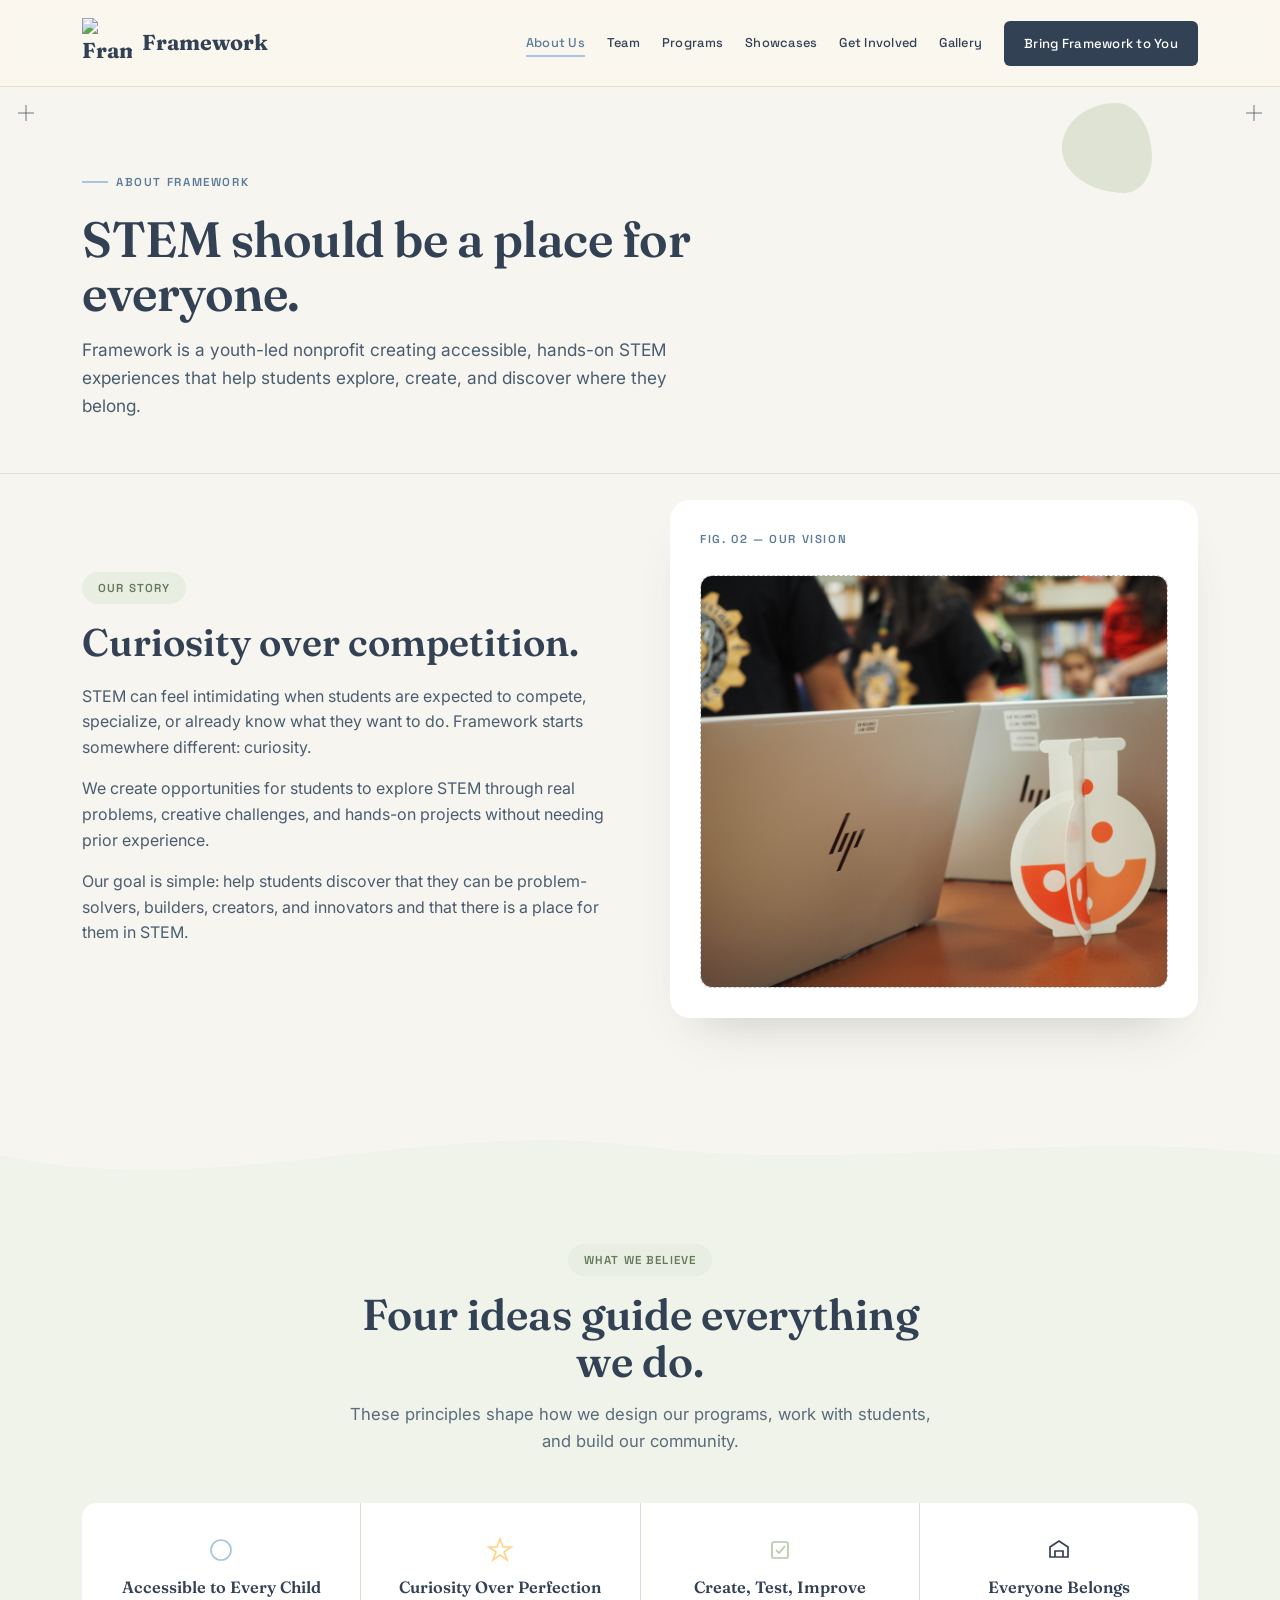
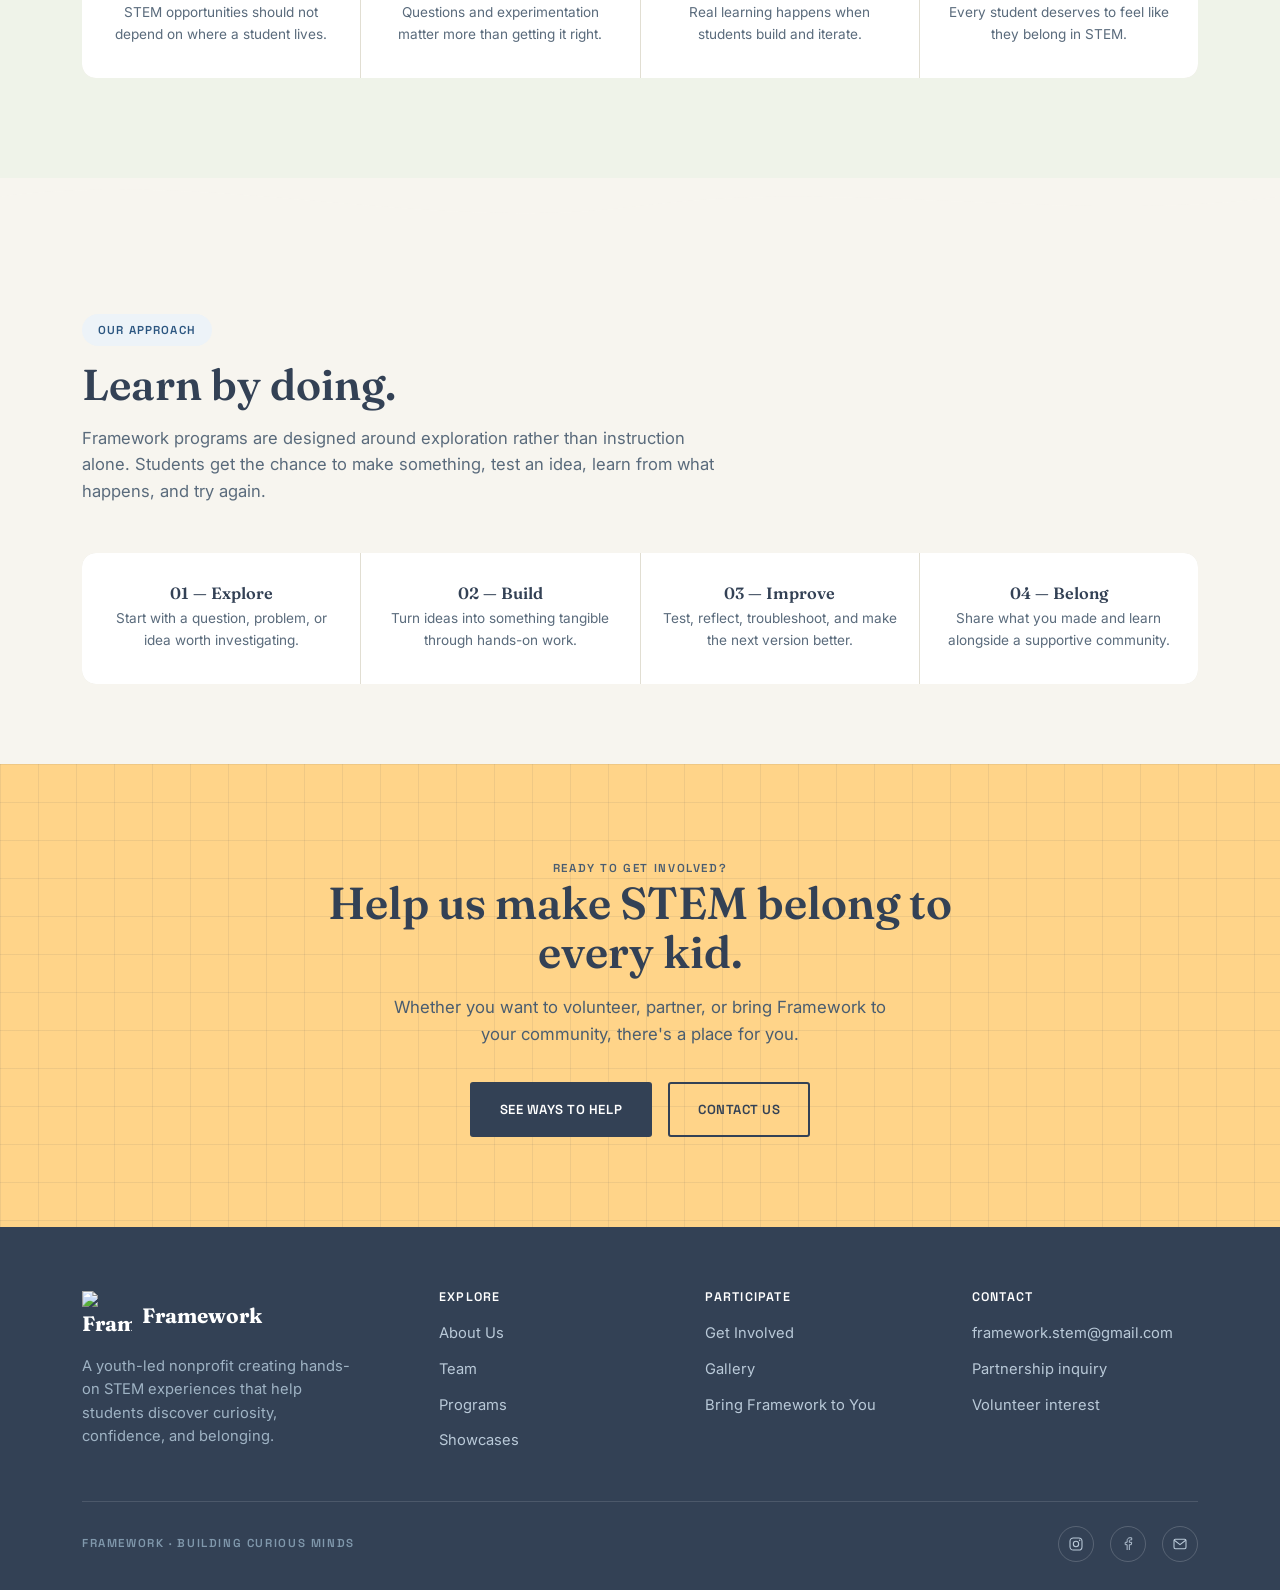
==== about.html @ 928066a2 "Add files via upload" ====
<!DOCTYPE html>
<html lang="en">
<head>
<meta charset="UTF-8">
<meta name="viewport" content="width=device-width, initial-scale=1.0">
<title>About Us — Framework</title>
<link rel="preconnect" href="https://fonts.googleapis.com">
<link rel="preconnect" href="https://fonts.gstatic.com" crossorigin>
<link href="https://fonts.googleapis.com/css2?family=Fraunces:ital,opsz,wght@0,9..144,300;0,9..144,500;0,9..144,600;0,9..144,700;0,9..144,900;1,9..144,500;1,9..144,600&family=Space+Grotesk:wght@400;500;600;700&family=Inter:wght@400;500;600&display=swap" rel="stylesheet">
<link rel="stylesheet" href="style.css">
</head>

<body>

<header>
  <nav>
    <a href="index.html" class="logo">
      <img src="images/logo.png" alt="Framework logo" style="width:50px;height:50px;object-fit:contain;">
      Framework
    </a>

    <div class="nav-links" id="navLinks">
      <a href="about.html" class="active">About Us</a>
      <a href="team.html">Team</a>
      <a href="programs.html">Programs</a>
      <a href="showcases.html">Showcases</a>
      <a href="involved.html">Get Involved</a>
      <a href="gallery.html">Gallery</a>
      <a href="contact.html" class="nav-cta">Bring Framework to You</a>
    </div>

    <button class="menu-btn" id="menuBtn" aria-label="Toggle menu">
      <span></span>
      <span></span>
      <span></span>
    </button>
  </nav>
</header>


<!-- PAGE HEADER -->

<section class="page-header">

  <div
    class="blob b-sage"
    style="width:90px;height:90px;top:16px;right:10%;"
  ></div>

  <div class="reg-marks">
    <span class="tl"></span>
    <span class="tr"></span>
  </div>

  <div class="container">

    <div class="eyebrow label">
      About Framework
    </div>

    <h1>
      STEM should be a place for everyone.
    </h1>

    <p>
      Framework is a youth-led nonprofit creating accessible,
      hands-on STEM experiences that help students explore,
      create, and discover where they belong.
    </p>

  </div>

</section>


<!-- OUR STORY -->

<section style="padding-top:26px;">

  <div class="container">

    <div class="split-section reveal">

      <div>

        <span class="pill pill-sage">
          Our story
        </span>

        <h2 style="font-size:clamp(1.9rem,3vw,2.4rem);margin:18px 0 20px;">
          Curiosity over competition.
        </h2>

        <p style="color:#4A5D70;margin-bottom:16px;">
          STEM can feel intimidating when students are expected to
          compete, specialize, or already know what they want to do.
          Framework starts somewhere different: curiosity.
        </p>

        <p style="color:#4A5D70;margin-bottom:16px;">
          We create opportunities for students to explore STEM through
          real problems, creative challenges, and hands-on projects
          without needing prior experience.
        </p>

        <p style="color:#4A5D70;">
          Our goal is simple: help students discover that they can
          be problem-solvers, builders, creators, and innovators
          and that there is a place for them in STEM.
        </p>

      </div>


      <div class="split-visual">

        <span
          class="fig-label label"
          style="position:static;display:block;margin-bottom:18px;color:var(--ink-2);"
        >
          Fig. 02 &mdash; Our Vision
        </span>

        <img src="2.JPG" alt="Student Build" style="width:100%;aspect-ratio:340/300;margin-top:26px;object-fit:cover;border-radius:12px;border:1.5px dashed #B9C4CE;">
      
    </div>

    </div>

  </div>

</section>


<div class="wave-divider">

  <svg viewBox="0 0 1440 60" preserveAspectRatio="none">

    <path
      d="M0,40 C240,90 480,0 720,30 C960,60 1200,10 1440,40 L1440,60 L0,60 Z"
      fill="#EFF3E9"
    />

  </svg>

</div>


<!-- WHY FRAMEWORK -->

<section style="background:#EFF3E9;padding-top:70px;">

  <div class="container">

    <div
      class="section-head reveal"
      style="text-align:center;margin:0 auto 48px;max-width:600px;"
    >

      <span class="pill pill-sage">
        What we believe
      </span>

      <h2 style="margin-top:16px;">
        Four ideas guide everything we do.
      </h2>

      <p>
        These principles shape how we design our programs,
        work with students, and build our community.
      </p>

    </div>


    <div class="highlight-strip reveal">

      <div class="highlight-tile">

        <div class="hs-icon">

          <svg width="30" height="30" viewBox="0 0 30 30" fill="none">

            <circle
              cx="15"
              cy="15"
              r="10"
              stroke="#A7C5E0"
              stroke-width="1.7"
            />

          </svg>

        </div>

        <h4>Accessible to Every Child</h4>

        <p>
          STEM opportunities should not depend on where a student lives.
        </p>

      </div>


      <div class="highlight-tile">

        <div class="hs-icon">

          <svg width="30" height="30" viewBox="0 0 30 30" fill="none">

            <path
              d="M15 4 L18 12 L26 12 L19 17 L22 25 L15 20 L8 25 L11 17 L4 12 L12 12 Z"
              stroke="#FFD489"
              stroke-width="1.7"
            />

          </svg>

        </div>

        <h4>Curiosity Over Perfection</h4>

        <p>
          Questions and experimentation matter more than getting it right.
        </p>

      </div>


      <div class="highlight-tile">

        <div class="hs-icon">

          <svg width="30" height="30" viewBox="0 0 30 30" fill="none">

            <rect
              x="7"
              y="7"
              width="16"
              height="16"
              rx="2"
              stroke="#B7C9A7"
              stroke-width="1.7"
            />

            <path
              d="M11 15 L14 18 L20 11"
              stroke="#B7C9A7"
              stroke-width="1.7"
              fill="none"
            />

          </svg>

        </div>

        <h4>Create, Test, Improve</h4>

        <p>
          Real learning happens when students build and iterate.
        </p>

      </div>


      <div class="highlight-tile">

        <div class="hs-icon">

          <svg width="30" height="30" viewBox="0 0 30 30" fill="none">

            <path
              d="M6 22 L6 12 L15 6 L24 12 L24 22 Z"
              stroke="#334155"
              stroke-width="1.7"
            />

            <path
              d="M11 22 L11 16 L19 16 L19 22"
              stroke="#334155"
              stroke-width="1.7"
            />

          </svg>

        </div>

        <h4>Everyone Belongs</h4>

        <p>
          Every student deserves to feel like they belong in STEM.
        </p>

      </div>

    </div>

  </div>

</section>


<div class="wave-divider">

  <svg viewBox="0 0 1440 60" preserveAspectRatio="none">

    <path
      d="M0,20 C240,-10 480,60 720,30 C960,0 1200,50 1440,20 L1440,0 L0,0 Z"
      fill="#F7F5EF"
    />

  </svg>

</div>


<!-- OUR APPROACH -->

<section style="padding:80px 0;">

  <div class="container">

    <div
      class="section-head reveal"
      style="max-width:650px;margin-bottom:48px;"
    >

      <span class="pill pill-sky">
        Our approach
      </span>

      <h2 style="margin-top:16px;">
        Learn by doing.
      </h2>

      <p>
        Framework programs are designed around exploration rather than
        instruction alone. Students get the chance to make something,
        test an idea, learn from what happens, and try again.
      </p>

    </div>


    <div class="highlight-strip reveal">

      <div class="highlight-tile">

        <h4>01 &mdash; Explore</h4>

        <p>
          Start with a question, problem, or idea worth investigating.
        </p>

      </div>


      <div class="highlight-tile">

        <h4>02 &mdash; Build</h4>

        <p>
          Turn ideas into something tangible through hands-on work.
        </p>

      </div>


      <div class="highlight-tile">

        <h4>03 &mdash; Improve</h4>

        <p>
          Test, reflect, troubleshoot, and make the next version better.
        </p>

      </div>


      <div class="highlight-tile">

        <h4>04 &mdash; Belong</h4>

        <p>
          Share what you made and learn alongside a supportive community.
        </p>

      </div>

    </div>

  </div>

</section>


<!-- CTA -->

<section class="cta-band">

  <div class="container">

    <span class="label" style="color:#4A5D70;">
      Ready to get involved?
    </span>

    <h2>
      Help us make STEM belong to every kid.
    </h2>

    <p>
      Whether you want to volunteer, partner, or bring Framework to
      your community, there's a place for you.
    </p>

    <div
      class="hero-ctas"
      style="justify-content:center;"
    >

      <a href="involved.html" class="btn btn-primary">
        See Ways to Help
      </a>

      <a href="contact.html" class="btn btn-outline">
        Contact Us
      </a>

    </div>

  </div>

</section>


<!-- FOOTER -->

<footer>

  <div class="container">

    <div class="footer-grid">

      <div>

        <div class="footer-logo">

          <img
            src="images/logo.png"
            alt="Framework logo"
            style="width:50px;height:50px;object-fit:contain;"
          >

          Framework

        </div>

        <p class="tagline">
          A youth-led nonprofit creating hands-on STEM experiences
          that help students discover curiosity, confidence,
          and belonging.
        </p>

      </div>


      <div class="col">

        <h4>Explore</h4>

        <ul>

          <li><a href="about.html">About Us</a></li>
          <li><a href="team.html">Team</a></li>
          <li><a href="programs.html">Programs</a></li>
          <li><a href="showcases.html">Showcases</a></li>

        </ul>

      </div>


      <div class="col">

        <h4>Participate</h4>

        <ul>

          <li><a href="involved.html">Get Involved</a></li>
          <li><a href="gallery.html">Gallery</a></li>
          <li><a href="contact.html">Bring Framework to You</a></li>

        </ul>

      </div>


      <div class="col">

        <h4>Contact</h4>

        <ul>

          <li>
            <a href="mailto:framework.stem@gmail.com">
              framework.stem@gmail.com
            </a>
          </li>

          <li>
            <a href="contact.html">
              Partnership inquiry
            </a>
          </li>

          <li>
            <a href="https://forms.gle/vsZQ5yKKpxMuAUAr8">
              Volunteer interest
            </a>
          </li>

        </ul>

      </div>

    </div>


    <div class="footer-bottom">

      <span class="label">
        Framework &middot; Building Curious Minds
      </span>

      <div class="socials">

        <a href="#" aria-label="Instagram">
          <svg width="16" height="16" viewBox="0 0 24 24" fill="none">
            <rect x="3" y="3" width="18" height="18" rx="5"
              stroke="#B9C9D8" stroke-width="1.6"/>
            <circle cx="12" cy="12" r="4"
              stroke="#B9C9D8" stroke-width="1.6"/>
            <circle cx="17.5" cy="6.5" r="1.2"
              fill="#B9C9D8"/>
          </svg>
        </a>

        <a href="#" aria-label="Facebook">
          <svg width="16" height="16" viewBox="0 0 24 24" fill="none">
            <path
              d="M14 21 L14 13 L17 13 L17.5 9.5 L14 9.5 L14 7.5 C14 6.5 14.3 5.8 15.8 5.8 L17.6 5.8 L17.6 2.7 C17.3 2.7 16.2 2.6 15 2.6 C12.4 2.6 10.7 4.2 10.7 7.1 L10.7 9.5 L7.8 9.5 L7.8 13 L10.7 13 L10.7 21"
              stroke="#B9C9D8"
              stroke-width="1.4"
            />
          </svg>
        </a>

        <a href="#" aria-label="Email">
          <svg width="16" height="16" viewBox="0 0 24 24" fill="none">
            <rect
              x="3"
              y="5"
              width="18"
              height="14"
              rx="2"
              stroke="#B9C9D8"
              stroke-width="1.6"
            />
            <path
              d="M3 6 L12 13 L21 6"
              stroke="#B9C9D8"
              stroke-width="1.6"
            />
          </svg>
        </a>

      </div>

    </div>

  </div>

</footer>


<script src="script.js"></script>

</body>
</html>
---- style.css ----
:root{
    --ink:#334155;
    --ink-2:#5C7A99;
    --sky:#A7C5E0;
    --sky-light:#EDF3F8;
    --kraft:#B7C9A7;
    --kraft-dark:#64785A;
    --kraft-line:#6C8058;
    --sun:#FFD489;
    --sun-dark:#D9A94F;
    --paper:#F7F5EF;
    --paper-2:#EFE9DA;
    --paper-3:#E6DFC9;
    --line:#E1DED2;
    --white:#FFFFFF;
    --border:#E1DED2;
    --surface:#FFFFFF;
    --text-light:#5A6B7C;
    --ease:cubic-bezier(.22,1,.36,1);
  }

  *{margin:0;padding:0;box-sizing:border-box;}

  html{scroll-behavior:smooth;}
  [id]{scroll-margin-top:100px;}

  body{
    background:var(--paper);
    color:var(--ink);
    font-family:'Inter',sans-serif;
    line-height:1.6;
    overflow-x:hidden;
  }

  h1,h2,h3,h4{
    font-family:'Fraunces',serif;
    font-weight:600;
    line-height:1.08;
    color:var(--ink);
  }

  .label{
    font-family:'Space Grotesk',sans-serif;
    font-weight:600;
    letter-spacing:.14em;
    text-transform:uppercase;
    font-size:.72rem;
  }

  a{color:inherit;text-decoration:none;}
  img{max-width:100%;display:block;}
  button{font:inherit;cursor:pointer;}

  /* ---------- Blueprint grid background ---------- */
  .blueprint-bg{
    position:absolute;inset:0;
    background-image:
      linear-gradient(var(--line) 1px, transparent 1px),
      linear-gradient(90deg, var(--line) 1px, transparent 1px);
    background-size:42px 42px;
    opacity:.55;
    mask-image:radial-gradient(ellipse 80% 70% at 50% 20%, black 40%, transparent 90%);
  }

  /* Registration corner marks — recurring signature detail */
  .reg-marks{position:absolute;inset:0;pointer-events:none;}
  .reg-marks span{
    position:absolute;width:16px;height:16px;
  }
  .reg-marks span::before,.reg-marks span::after{
    content:"";position:absolute;background:var(--ink);opacity:.35;
  }
  .reg-marks span::before{width:16px;height:1.5px;top:7px;left:0;}
  .reg-marks span::after{width:1.5px;height:16px;left:7px;top:0;}
  .reg-marks .tl{top:18px;left:18px;}
  .reg-marks .tr{top:18px;right:18px;}
  .reg-marks .bl{bottom:18px;left:18px;}
  .reg-marks .br{bottom:18px;right:18px;}

  .container{max-width:1180px;margin:0 auto;padding:0 32px;}

  /* ---------- Nav ---------- */
  header{
    position:sticky;top:0;z-index:100;
    background:rgba(251,247,239,.88);
    backdrop-filter:blur(10px);
    border-bottom:1px solid var(--line);
  }
  nav{
    display:flex;align-items:center;justify-content:space-between;
    max-width:1180px;margin:0 auto;padding:18px 32px;
  }
  .logo{
    display:flex;align-items:center;gap:10px;
    font-family:'Fraunces',serif;font-weight:700;font-size:1.35rem;color:var(--ink);
  }
  .logo svg{flex-shrink:0;}
  .nav-links{display:flex;gap:22px;align-items:center;}
  .nav-links a{
    font-family:'Space Grotesk',sans-serif;font-weight:500;font-size:.8rem;
    letter-spacing:.02em;color:var(--ink);position:relative;padding:4px 0;white-space:nowrap;
  }
  .nav-links a::after{
    content:"";position:absolute;left:0;bottom:0;width:0;height:2px;background:var(--sky);
    transition:width .3s var(--ease);
  }
  .nav-links a:hover::after{width:100%;}
  .nav-links a.nav-cta{
    background:var(--ink);color:var(--white)!important;padding:12px 20px;border-radius:6px;
    font-size:.82rem!important;
  }
  .nav-links a.nav-cta::after{display:none;}
  .nav-links a.nav-cta:hover{background:var(--ink-2);}
  .menu-btn{display:none;background:none;border:none;flex-direction:column;gap:5px;}
  .menu-btn span{width:24px;height:2px;background:var(--ink);}

  .nav-links a.active{color:var(--ink-2);}
  .nav-links a.active::after{width:100%;}

  /* ---------- Interior page header band ---------- */
  .page-header{
    position:relative;padding:78px 0 54px;overflow:hidden;
    border-bottom:1px solid var(--line);
  }
  .page-header h1{
    font-size:clamp(2.2rem,4vw,3.1rem);margin-bottom:16px;letter-spacing:-.01em;max-width:680px;
  }
  .page-header p{
    color:#4A5D70;font-size:1.08rem;max-width:600px;
  }

  /* ---------- Buttons ---------- */
  .btn{
    display:inline-flex;align-items:center;gap:8px;
    font-family:'Space Grotesk',sans-serif;font-weight:600;font-size:.82rem;
    letter-spacing:.04em;text-transform:uppercase;padding:15px 28px;border-radius:3px;
    transition:transform .25s var(--ease), box-shadow .25s var(--ease), background .25s;
    border:2px solid transparent;
  }
  .btn-primary{background:var(--ink);color:var(--white);}
  .btn-primary:hover{background:var(--ink-2);transform:translateY(-2px);box-shadow:0 10px 24px -8px rgba(30,58,95,.5);}
  .btn-outline{border-color:var(--kraft);color:var(--kraft-dark);background:transparent;}
  .btn-outline:hover{background:var(--kraft);color:var(--white);transform:translateY(-2px);}

  /* ---------- Hero ---------- */
  .hero{
    position:relative;padding:88px 0 60px;overflow:hidden;
  }
  .hero-inner{
    max-width:1180px;margin:0 auto;padding:0 32px;
    display:grid;grid-template-columns:1.05fr .95fr;gap:56px;align-items:center;
    position:relative;z-index:2;
  }
  .eyebrow{
    display:inline-flex;align-items:center;gap:8px;color:var(--ink-2);margin-bottom:22px;
  }
  .eyebrow::before{content:"";width:26px;height:2px;background:var(--sky);}
  .hero h1{
    font-size:clamp(2.6rem, 5vw, 4.1rem);
    letter-spacing:-.01em;
    margin-bottom:22px;
  }
  .hero h1 em{
    font-style:italic;color:var(--ink-2);
    text-decoration:underline;text-decoration-color:var(--sky);text-decoration-thickness:3px;
    text-underline-offset:6px;
  }
  .hero p.lede{
    font-size:1.12rem;color:#4A5D70;max-width:520px;margin-bottom:34px;
  }
  .hero-ctas{display:flex;gap:16px;flex-wrap:wrap;}

  .hero-visual{position:relative;}
  .blueprint-card{
    background:var(--white);
    border:1px solid var(--line);
    border-radius:6px;
    padding:28px 24px 22px;
    box-shadow:0 30px 60px -24px rgba(30,58,95,.25);
    position:relative;
  }
  .blueprint-card .fig-label{
    position:absolute;top:14px;left:24px;color:var(--ink-2);
  }
  .draw-path{
    stroke-dasharray:1400;stroke-dashoffset:1400;
    animation:draw 2.6s var(--ease) forwards;
  }
  .draw-path.d2{animation-delay:.3s;}
  .draw-path.d3{animation-delay:.6s;}
  @keyframes draw{to{stroke-dashoffset:0;}}
  @media (prefers-reduced-motion: reduce){
    .draw-path{animation:none;stroke-dashoffset:0;}
  }
  .callout{
    position:absolute;font-family:'Space Grotesk',sans-serif;font-size:.68rem;
    letter-spacing:.05em;color:var(--kraft-dark);background:var(--paper-2);
    border:1px dashed var(--kraft);padding:4px 8px;border-radius:2px;
  }
  .callout-1{top:44%;left:-14px;transform:rotate(-3deg);}
  .callout-2{bottom:8%;right:-10px;transform:rotate(2deg);}

  /* ---------- Section shell ---------- */
  section{position:relative;padding:100px 0;}
  .section-head{max-width:640px;margin-bottom:56px;}
  .section-head .label{color:var(--kraft-dark);margin-bottom:14px;display:block;}
  .section-head h2{font-size:clamp(2rem,3.4vw,2.7rem);}
  .section-head p{color:#5A6B7C;margin-top:16px;font-size:1.04rem;}

  .reveal{opacity:0;transform:translateY(28px);transition:opacity .8s var(--ease), transform .8s var(--ease);}
  .reveal.is-visible{opacity:1;transform:translateY(0);}

  /* ---------- Mission ---------- */
  .mission{background:var(--paper);}
  .mission-grid{display:grid;grid-template-columns:1fr 1fr;gap:64px;align-items:start;}
  .mission-grid p{color:#4A5D70;margin-bottom:18px;font-size:1.03rem;}
  .belief-list{list-style:none;display:flex;flex-direction:column;gap:14px;}
  .belief-list li{
    display:flex;gap:14px;align-items:flex-start;font-size:1rem;color:var(--ink);
    padding-bottom:14px;border-bottom:1px solid var(--line);
  }
  .belief-list li:last-child{border-bottom:none;}
  .belief-list .mark{
    flex-shrink:0;width:22px;height:22px;border-radius:50%;background:var(--sky-light);
    display:flex;align-items:center;justify-content:center;margin-top:2px;
  }
  .belief-list .mark::before{content:"";width:7px;height:7px;border-radius:50%;background:var(--sky);}

  /* ---------- Programs ---------- */
  .programs{background:var(--paper-2);}
  .programs .blueprint-bg{opacity:.3;}
  .program-grid{
    display:grid;grid-template-columns:repeat(3,1fr);gap:28px;position:relative;z-index:2;
  }
  .kit-card{
    background:var(--paper);border:2px dashed var(--kraft);border-radius:4px;
    padding:30px 26px 26px;position:relative;transition:transform .3s var(--ease), box-shadow .3s var(--ease);
  }
  .kit-card:hover{transform:translateY(-6px) rotate(0deg)!important;box-shadow:0 22px 40px -18px rgba(107,68,41,.35);}
  .kit-card:nth-child(2n){transform:rotate(.6deg);}
  .kit-card:nth-child(3n){transform:rotate(-.5deg);}
  .kit-card::before{
    content:"";position:absolute;top:-11px;left:26px;width:46px;height:20px;
    background:var(--kraft);border-radius:2px;
    clip-path:polygon(8% 0,92% 0,100% 100%,0% 100%);
  }
  .kit-tag{
    font-family:'Space Grotesk',sans-serif;font-size:.66rem;letter-spacing:.1em;
    text-transform:uppercase;color:var(--white);background:var(--kraft-dark);
    padding:4px 9px;border-radius:2px;display:inline-block;margin-bottom:16px;
  }
  .kit-icon{margin-bottom:14px;}
  .kit-card h3{font-size:1.28rem;margin-bottom:10px;}
  .kit-card p{color:#5A6B7C;font-size:.95rem;}

  /* ---------- Showcase band ---------- */
  .showcase{
    background:var(--ink);color:var(--white);overflow:hidden;
  }
  .showcase .container{position:relative;z-index:2;}
  .showcase-grid{display:grid;grid-template-columns:1fr 1fr;gap:60px;align-items:center;}
  .showcase h2{color:var(--white);font-size:clamp(1.9rem,3.2vw,2.5rem);margin-bottom:20px;}
  .showcase p{color:#C4D5E5;font-size:1.05rem;margin-bottom:18px;max-width:480px;}
  .showcase-quote{
    font-family:'Fraunces',serif;font-style:italic;font-weight:500;font-size:1.4rem;
    color:var(--white);border-left:3px solid var(--sky);padding-left:20px;margin-top:28px;
  }
  .showcase-grid-icons{
    display:grid;grid-template-columns:repeat(3,1fr);gap:18px;
  }
  .icon-tile{
    aspect-ratio:1;background:rgba(255,255,255,.06);border:1px solid rgba(255,255,255,.14);
    border-radius:6px;display:flex;align-items:center;justify-content:center;
  }

  /* ---------- Get involved ---------- */
  .involved{background:var(--paper);}
  .involved-grid{display:grid;grid-template-columns:repeat(3,1fr);gap:28px;}
  .involve-card{
    background:var(--white);border:1px solid var(--line);border-radius:6px;padding:34px 28px;
    transition:transform .3s var(--ease), box-shadow .3s var(--ease), border-color .3s;
  }
  .involve-card:hover{transform:translateY(-5px);box-shadow:0 20px 40px -20px rgba(30,58,95,.3);border-color:var(--sky);}
  .involve-icon{
    width:52px;height:52px;border-radius:50%;background:var(--sky-light);
    display:flex;align-items:center;justify-content:center;margin-bottom:20px;
  }
  .involve-card h3{font-size:1.2rem;margin-bottom:10px;}
  .involve-card p{color:#5A6B7C;font-size:.95rem;margin-bottom:16px;}
  .involve-card a{
    font-family:'Space Grotesk',sans-serif;font-weight:600;font-size:.82rem;color:var(--ink-2);
    display:inline-flex;align-items:center;gap:6px;
  }
  .involve-card a svg{transition:transform .25s var(--ease);}
  .involve-card a:hover svg{transform:translateX(4px);}

  /* ---------- CTA band ---------- */
  .cta-band{
    background:var(--sun);color:var(--ink);text-align:center;padding:90px 0;
    position:relative;overflow:hidden;
  }
  .cta-band::before{
    content:"";position:absolute;inset:0;
    background-image:linear-gradient(rgba(51,65,85,.08) 1px, transparent 1px),linear-gradient(90deg, rgba(51,65,85,.08) 1px, transparent 1px);
    background-size:38px 38px;
  }
  .cta-band .container{position:relative;z-index:2;}
  .cta-band h2{color:var(--ink);font-size:clamp(2rem,3.6vw,2.8rem);max-width:640px;margin:0 auto 18px;}
  .cta-band p{color:#4A5D70;max-width:520px;margin:0 auto 34px;font-size:1.05rem;}
  .cta-band .btn-primary{background:var(--ink);color:var(--white);}
  .cta-band .btn-primary:hover{background:var(--ink-2);}
  .cta-band .btn-outline{border-color:var(--ink);color:var(--ink);}
  .cta-band .btn-outline:hover{background:rgba(51,65,85,.1);}


  /* ---------- Footer ---------- */
  footer{background:var(--ink);color:#B9C9D8;padding:64px 0 28px;}
  .footer-grid{
    display:grid;grid-template-columns:1.4fr 1fr 1fr 1fr;gap:40px;margin-bottom:48px;
  }
  .footer-logo{
    display:flex;align-items:center;gap:10px;color:var(--white);font-family:'Fraunces',serif;
    font-weight:700;font-size:1.3rem;margin-bottom:14px;
  }
  footer .col h4{
    font-family:'Space Grotesk',sans-serif;font-size:.78rem;letter-spacing:.1em;
    text-transform:uppercase;color:var(--white);margin-bottom:16px;
  }
  footer .col ul{list-style:none;display:flex;flex-direction:column;gap:10px;}
  footer .col a{font-size:.92rem;transition:color .2s;}
  footer .col a:hover{color:var(--sky);}
  footer p.tagline{max-width:280px;font-size:.92rem;color:#9FB3C4;}
  .footer-bottom{
    border-top:1px solid rgba(255,255,255,.12);padding-top:24px;
    display:flex;justify-content:space-between;align-items:center;flex-wrap:wrap;gap:14px;
  }
  .footer-bottom .label{color:#8098AC;}
  .socials{display:flex;gap:16px;}
  .socials a{width:36px;height:36px;border:1px solid rgba(255,255,255,.18);border-radius:50%;display:flex;align-items:center;justify-content:center;transition:border-color .2s, background .2s;}
  .socials a:hover{border-color:var(--sky);background:rgba(91,155,213,.12);}

  /* ---------- Responsive ---------- */
  @media (max-width:920px){
    .hero-inner{grid-template-columns:1fr;}
    .hero-visual{order:-1;max-width:440px;margin:0 auto;}
    .mission-grid, .showcase-grid{grid-template-columns:1fr;gap:40px;}
    .program-grid{grid-template-columns:repeat(2,1fr);}
    .involved-grid{grid-template-columns:1fr;}
    .footer-grid{grid-template-columns:1fr 1fr;}
  }
  @media (max-width:940px){
    .nav-links{
      position:fixed;top:69px;left:0;right:0;background:var(--paper);
      flex-direction:column;padding:24px 32px;gap:20px;border-bottom:1px solid var(--line);
      transform:translateY(-130%);transition:transform .35s var(--ease);
      align-items:flex-start;
    }
    .nav-links.open{transform:translateY(0);}
    .menu-btn{display:flex;}
  }
  @media (max-width:680px){
    .program-grid{grid-template-columns:1fr;}
    .footer-grid{grid-template-columns:1fr;gap:32px;}
    section{padding:70px 0;}
    .hero{padding:56px 0 40px;}
  }

  /* =========================================================
     EXPANSION — variety components for the multi-page rebuild
     ========================================================= */

  /* ---------- Organic floating blobs (used behind headers/sections) ---------- */
  .blob{
    position:absolute;pointer-events:none;
    border-radius:60% 40% 30% 70% / 50% 60% 40% 50%;
    opacity:.4;animation:blobFloat 14s ease-in-out infinite;
  }
  .blob.b-sky{background:var(--sky);}
  .blob.b-sage{background:var(--kraft);}
  .blob.b-sun{background:var(--sun);}
  @keyframes blobFloat{
    0%,100%{transform:translate(0,0) rotate(0deg) scale(1);}
    50%{transform:translate(14px,-16px) rotate(10deg) scale(1.04);}
  }
  @media (prefers-reduced-motion: reduce){.blob{animation:none;}}

  /* ---------- Wave divider between sections ---------- */
  .wave-divider{line-height:0;position:relative;z-index:2;}
  .wave-divider svg{display:block;width:100%;height:56px;}

  /* ---------- Varied page-header backgrounds ---------- */
  .page-header.pg-sky{background:var(--sky-light);border-bottom-color:transparent;}
  .page-header.pg-sage{background:#EFF3E9;border-bottom-color:transparent;}
  .page-header.pg-sun{background:#FEF3DD;border-bottom-color:transparent;}
  .page-header.pg-navy{background:var(--ink);border-bottom-color:transparent;}
  .page-header.pg-navy h1,.page-header.pg-navy p{color:var(--white);}
  .page-header.pg-navy .eyebrow{color:var(--sky);}
  .page-header.pg-navy .eyebrow::before{background:var(--sun);}
  .page-header .blob{z-index:0;}
  .page-header .container{position:relative;z-index:2;}

  /* ---------- Section eyebrow pill (alt to plain label) ---------- */
  .pill{
    display:inline-flex;align-items:center;gap:8px;padding:7px 16px;border-radius:99px;
    font-family:'Space Grotesk',sans-serif;font-weight:600;font-size:.72rem;letter-spacing:.1em;
    text-transform:uppercase;
  }
  .pill.pill-sky{background:var(--sky-light);color:#2C5680;}
  .pill.pill-sage{background:#E8EEE1;color:var(--kraft-dark);}
  .pill.pill-sun{background:#FEF0D2;color:#8A6415;}

  /* ---------- Team ---------- */
  .team-grid{display:flex;flex-wrap:wrap;justify-content:center;gap:30px;}
  .team-grid .team-card{flex:0 1 calc(33.333% - 20px);}
  .row-break{flex-basis:100%;height:0;margin:0;}
  .team-card{
    background:var(--white);border-radius:18px;padding:36px 26px 30px;text-align:center;
    box-shadow:0 22px 44px -28px rgba(51,65,85,.28);transition:transform .35s var(--ease), box-shadow .35s var(--ease);
  }
  .team-card:nth-of-type(odd):hover{transform:translateY(-7px) rotate(-1.1deg);}
  .team-card:nth-of-type(even):hover{transform:translateY(-7px) rotate(0.9deg);}
  .team-card:hover{box-shadow:0 30px 54px -26px rgba(51,65,85,.32);}
  .avatar{
    width:92px;height:92px;border-radius:50%;margin:0 auto 20px;
    display:flex;align-items:center;justify-content:center;
    font-family:'Fraunces',serif;font-weight:700;font-size:1.7rem;color:var(--white);
    position:relative;
  }
  .avatar::after{
    content:"";position:absolute;inset:-6px;border-radius:50%;border:2px dashed currentColor;opacity:.35;
  }
  .avatar.a-sky{background:var(--sky);color:var(--ink);}
  .avatar.a-sage{background:var(--kraft);color:var(--white);}
  .avatar.a-sun{background:var(--sun);color:var(--ink);}
  .team-card h3{font-size:1.18rem;margin-bottom:3px;}
  .team-role{
    font-family:'Space Grotesk',sans-serif;font-size:.74rem;letter-spacing:.08em;text-transform:uppercase;
    color:var(--ink-2);margin-bottom:14px;display:block;
  }
  .team-card p.bio{font-size:.92rem;color:#5A6B7C;}
  .team-note{
    margin-top:44px;padding:22px 26px;border-radius:12px;background:var(--sky-light);
    font-size:.95rem;color:#2C5680;display:flex;gap:14px;align-items:flex-start;
  }

  /* ---------- Gallery masonry ---------- */
  .gallery-grid{
    display:grid;grid-template-columns:repeat(auto-fill, minmax(200px, 220px));
    gap:26px;align-items:start;justify-content:start;
  }
  .polaroid{
    background:var(--white);padding:12px 12px 40px;border-radius:5px;
    box-shadow:0 18px 34px -20px rgba(51,65,85,.3);position:relative;
    transition:transform .3s var(--ease), box-shadow .3s var(--ease);
  }
  .polaroid:nth-child(4n+1){transform:rotate(-2.2deg);}
  .polaroid:nth-child(4n+2){transform:rotate(1.6deg);}
  .polaroid:nth-child(4n+3){transform:rotate(-1deg);}
  .polaroid:nth-child(4n+4){transform:rotate(2deg);}
  .polaroid:hover{transform:rotate(0deg) translateY(-8px) scale(1.03);box-shadow:0 26px 46px -20px rgba(51,65,85,.34);z-index:5;}
  .polaroid-art{
    aspect-ratio:4/3;border-radius:2px;display:flex;align-items:center;justify-content:center;
    overflow:hidden;
  }
  .polaroid-art::after{
    content:"";width:32%;aspect-ratio:1/1;
    background-image:url("data:image/svg+xml,%3Csvg%20xmlns%3D%22http%3A//www.w3.org/2000/svg%22%20viewBox%3D%220%200%2024%2024%22%20fill%3D%22none%22%20stroke%3D%22%23334155%22%20stroke-width%3D%221.5%22%3E%3Crect%20x%3D%223%22%20y%3D%223%22%20width%3D%2218%22%20height%3D%2218%22%20rx%3D%222%22/%3E%3Ccircle%20cx%3D%228.5%22%20cy%3D%228.5%22%20r%3D%221.6%22/%3E%3Cpath%20d%3D%22M21%2015l-5-5L5%2021%22/%3E%3C/svg%3E");
    background-repeat:no-repeat;background-size:contain;opacity:.3;
  }

  /* ---------- Generic blank image placeholder (swap for real images/graphics) ---------- */
  .img-placeholder{
    display:flex;align-items:center;justify-content:center;
    background:#E7EBEF;border:1.5px dashed #B9C4CE;border-radius:12px;
  }
  .img-placeholder::after{
    content:"";width:16%;max-width:56px;aspect-ratio:1/1;
    background-image:url("data:image/svg+xml,%3Csvg%20xmlns%3D%22http%3A//www.w3.org/2000/svg%22%20viewBox%3D%220%200%2024%2024%22%20fill%3D%22none%22%20stroke%3D%22%23334155%22%20stroke-width%3D%221.5%22%3E%3Crect%20x%3D%223%22%20y%3D%223%22%20width%3D%2218%22%20height%3D%2218%22%20rx%3D%222%22/%3E%3Ccircle%20cx%3D%228.5%22%20cy%3D%228.5%22%20r%3D%221.6%22/%3E%3Cpath%20d%3D%22M21%2015l-5-5L5%2021%22/%3E%3C/svg%3E");
    background-repeat:no-repeat;background-size:contain;opacity:.35;
  }
  .polaroid-art img{
    width:100%;height:100%;object-fit:cover;display:block;
  }
  .polaroid-art.pa-sky{background:var(--sky-light);}
  .polaroid-art.pa-sage{background:#EAF0E3;}
  .polaroid-art.pa-sun{background:#FEF3DD;}
  .polaroid .cap{
    position:absolute;bottom:11px;left:12px;right:12px;text-align:center;
    font-family:'Space Grotesk',sans-serif;font-size:.76rem;color:var(--ink);letter-spacing:.01em;
  }
  .gallery-note{
    text-align:center;max-width:560px;margin:50px auto 0;color:#5A6B7C;font-size:.95rem;
    padding:18px 22px;border:1px dashed var(--kraft);border-radius:10px;background:var(--paper-2);
  }

  /* ---------- Numbered step row (Showcases / Contact process) ---------- */
  .steps-row{display:grid;grid-template-columns:repeat(4,1fr);gap:24px;position:relative;}
  .steps-row::before{
    content:"";position:absolute;top:26px;left:12%;right:12%;height:2px;
    background-image:linear-gradient(90deg, currentColor 50%, transparent 50%);
    background-size:14px 2px;opacity:.4;
  }
  .step{text-align:center;position:relative;}
  .step-num{
    width:54px;height:54px;border-radius:50%;display:flex;align-items:center;justify-content:center;
    font-family:'Fraunces',serif;font-weight:700;font-size:1.35rem;margin:0 auto 18px;position:relative;z-index:2;
  }
  .step:nth-child(4n+1) .step-num{background:var(--sky);color:var(--ink);}
  .step:nth-child(4n+2) .step-num{background:var(--kraft);color:var(--white);}
  .step:nth-child(4n+3) .step-num{background:var(--sun);color:var(--ink);}
  .step:nth-child(4n+4) .step-num{background:var(--ink);color:var(--white);}
  .step h4{font-size:1.05rem;margin-bottom:8px;}
  .step p{font-size:.9rem;color:#5A6B7C;}

  /* ---------- Stat / highlight strip (qualitative, not fabricated numbers) ---------- */
  .highlight-strip{
    display:grid;grid-template-columns:repeat(4,1fr);gap:1px;background:var(--line);
    border-radius:14px;overflow:hidden;
  }
  .highlight-tile{
    background:var(--white);padding:32px 22px;text-align:center;
  }
  .highlight-tile .hs-icon{margin-bottom:14px;display:flex;justify-content:center;}
  .highlight-tile h4{font-size:1.02rem;margin-bottom:6px;}
  .highlight-tile p{font-size:.85rem;color:#5A6B7C;}

  /* ---------- Split hero-style section (alt layout for variety) ---------- */
  .split-section{display:grid;grid-template-columns:1fr 1fr;gap:60px;align-items:center;}
  .split-section.reverse{direction:rtl;}
  .split-section.reverse > *{direction:ltr;}
  .split-visual{
    position:relative;background:var(--white);border-radius:20px;padding:30px;
    box-shadow:0 26px 50px -30px rgba(51,65,85,.3);
  }

  /* ---------- Bring-to-you banner card (Contact page) ---------- */
  .bring-card{
    background:var(--ink);color:var(--white);border-radius:22px;padding:48px;
    display:grid;grid-template-columns:1.1fr .9fr;gap:40px;align-items:center;position:relative;overflow:hidden;
  }
  .bring-card::before{
    content:"";position:absolute;inset:0;
    background-image:linear-gradient(rgba(255,255,255,.06) 1px, transparent 1px),linear-gradient(90deg, rgba(255,255,255,.06) 1px, transparent 1px);
    background-size:34px 34px;
  }
  .bring-card > *{position:relative;z-index:2;}
  .bring-card h2{color:var(--white);font-size:clamp(1.7rem,2.6vw,2.2rem);margin-bottom:14px;}
  .bring-card p{color:#C4D5E5;margin-bottom:22px;}

  @media (max-width:920px){
    .team-grid .team-card{flex-basis:calc(50% - 15px);}
    .steps-row{grid-template-columns:repeat(2,1fr);row-gap:36px;}
    .steps-row::before{display:none;}
    .highlight-strip{grid-template-columns:repeat(2,1fr);}
    .split-section, .bring-card{grid-template-columns:1fr;}
    .split-section.reverse{direction:ltr;}
  }
  @media (max-width:680px){
    .team-grid .team-card{flex-basis:100%;}
    .steps-row{grid-template-columns:1fr;}
    .highlight-strip{grid-template-columns:1fr;}
    .bring-card{padding:30px 24px;}
  }

  /* =========================
     Impact
     ========================= */
  .panel-impact{
    text-align:center;
  }
  .section-label{
    font-family:'Space Grotesk',sans-serif;font-weight:600;letter-spacing:.14em;
    text-transform:uppercase;font-size:.75rem;color:var(--kraft-dark);
    display:inline-flex;align-items:center;gap:10px;margin-bottom:16px;
  }
  .section-label::before,.section-label::after{content:"";width:22px;height:2px;background:var(--sky);}
  .panel-impact h2{max-width:640px;margin:0 auto;}
  .impact-grid{
    display:grid;grid-template-columns:repeat(auto-fit, minmax(180px, 1fr));
    gap:1.5rem;margin-top:3rem;
  }
  .impact-card{
    padding:2.2rem 1.6rem;border:1px solid var(--border);border-radius:18px;
    background:var(--surface);position:relative;overflow:hidden;
    transition:transform .35s var(--ease), box-shadow .35s var(--ease);
  }
  .impact-card::before{
    content:"";position:absolute;top:0;left:0;right:0;height:4px;
  }
  .impact-card:hover{transform:translateY(-6px);box-shadow:0 26px 46px -26px rgba(51,65,85,.28);}
  .impact-grid .impact-card:nth-child(4n+1)::before{background:var(--sky);}
  .impact-grid .impact-card:nth-child(4n+2)::before{background:var(--kraft);}
  .impact-grid .impact-card:nth-child(4n+3)::before{background:var(--sun);}
  .impact-grid .impact-card:nth-child(4n+4)::before{background:var(--ink);}
  .impact-number{
    display:block;font-family:'Fraunces',serif;font-size:clamp(2.5rem, 6vw, 4rem);
    font-weight:700;line-height:1;
  }
  .impact-grid .impact-card:nth-child(4n+1) .impact-number{color:var(--ink-2);}
  .impact-grid .impact-card:nth-child(4n+2) .impact-number{color:var(--kraft-dark);}
  .impact-grid .impact-card:nth-child(4n+3) .impact-number{color:#8A6415;}
  .impact-grid .impact-card:nth-child(4n+4) .impact-number{color:var(--ink);}
  .impact-label{
    margin-top:.75rem;color:var(--text-light);font-size:.95rem;
    letter-spacing:.05em;text-transform:uppercase;
    font-family:'Space Grotesk',sans-serif;font-weight:500;
  }

  /* ---------- 4-column program grid variant (used on Home teaser) ---------- */
  .program-grid.four{grid-template-columns:repeat(4,1fr);}
  @media (max-width:1040px){
    .program-grid.four{grid-template-columns:repeat(2,1fr);}
  }
  @media (max-width:680px){
    .program-grid.four{grid-template-columns:1fr;}
  }

  /* =========================
     Gallery — organized by event
     ========================= */
  .gallery-nav{
    display:flex;flex-wrap:wrap;gap:10px;justify-content:center;margin-bottom:60px;
  }
  .gallery-nav a{transition:transform .2s var(--ease), box-shadow .2s var(--ease);}
  .gallery-nav a:hover{transform:translateY(-2px);box-shadow:0 8px 18px -10px rgba(51,65,85,.3);}
  .gallery-category{margin-bottom:70px;scroll-margin-top:100px;}
  .gallery-category:last-of-type{margin-bottom:0;}
  .gallery-cat-title{
    display:flex;align-items:center;gap:12px;font-size:1.5rem;margin-bottom:26px;
  }
  .cat-dot{width:12px;height:12px;border-radius:50%;flex-shrink:0;}
  .gallery-category .gallery-grid{margin-bottom:0;}
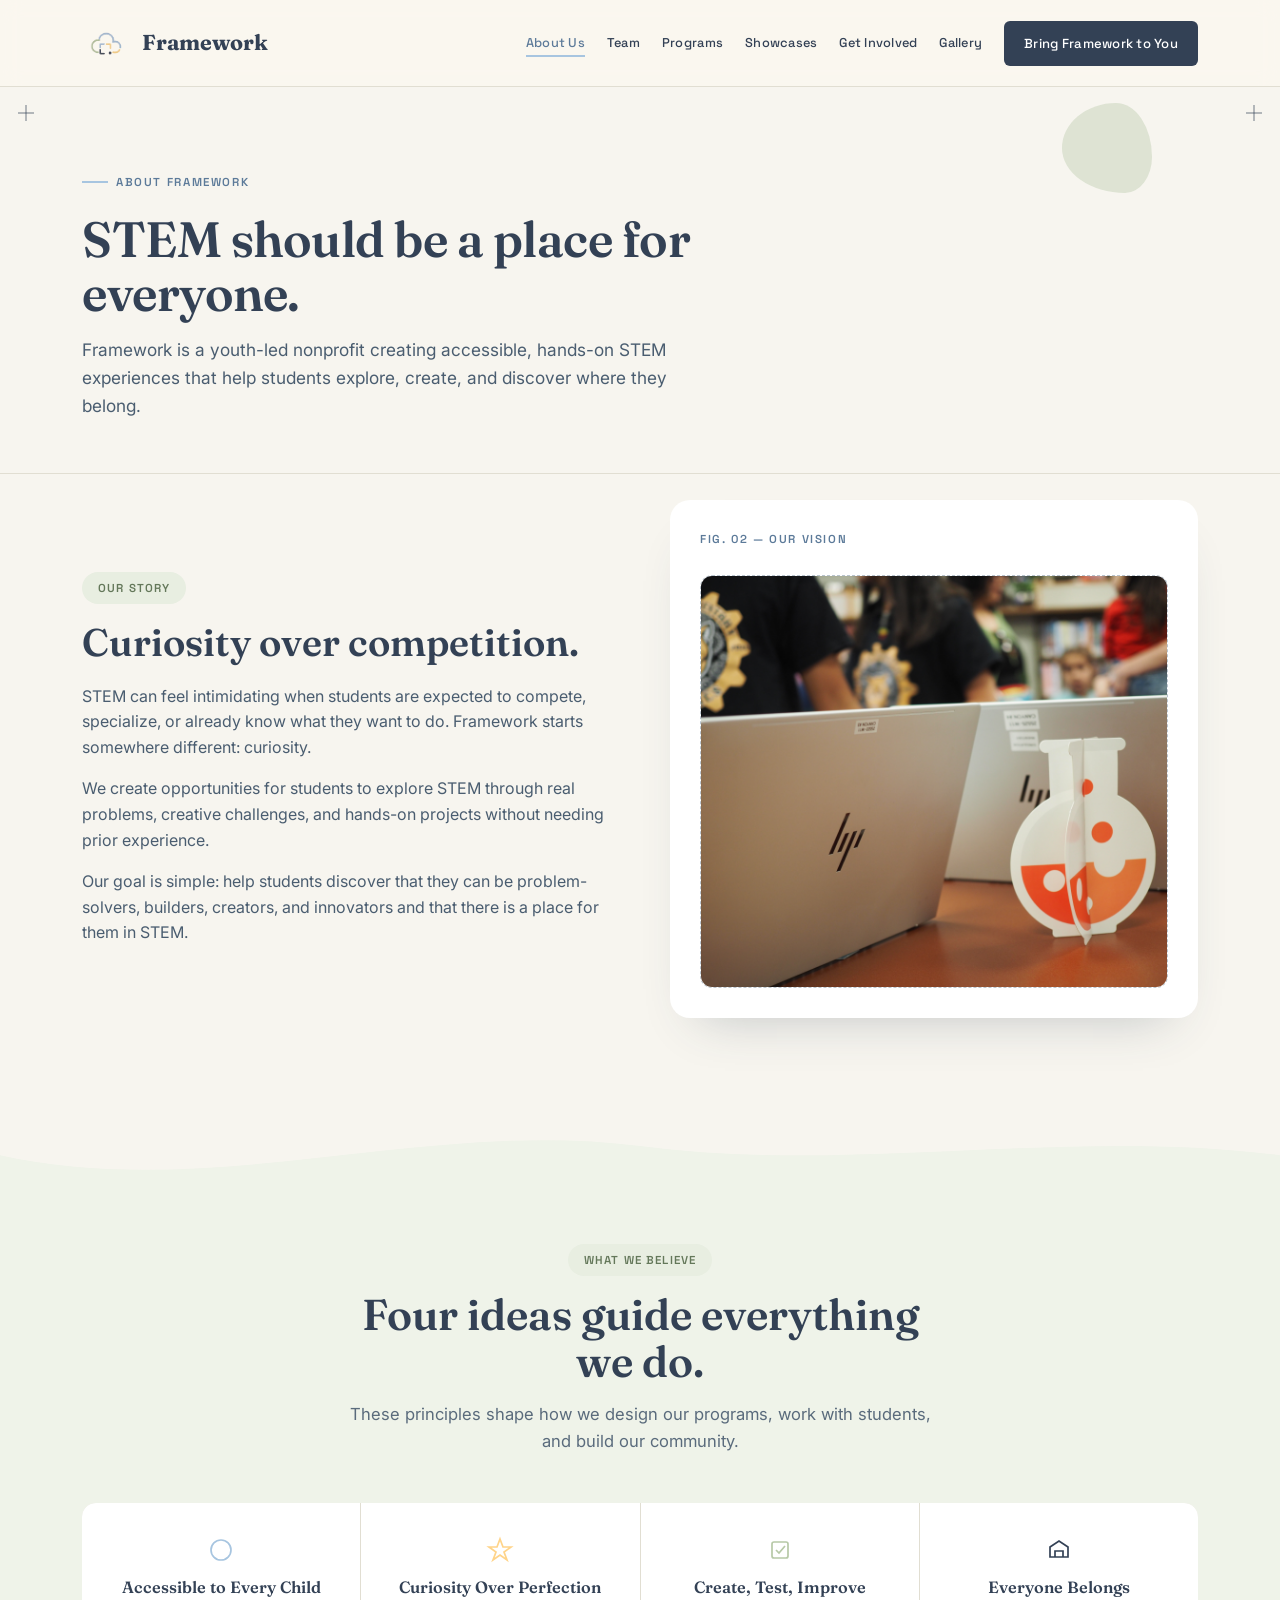
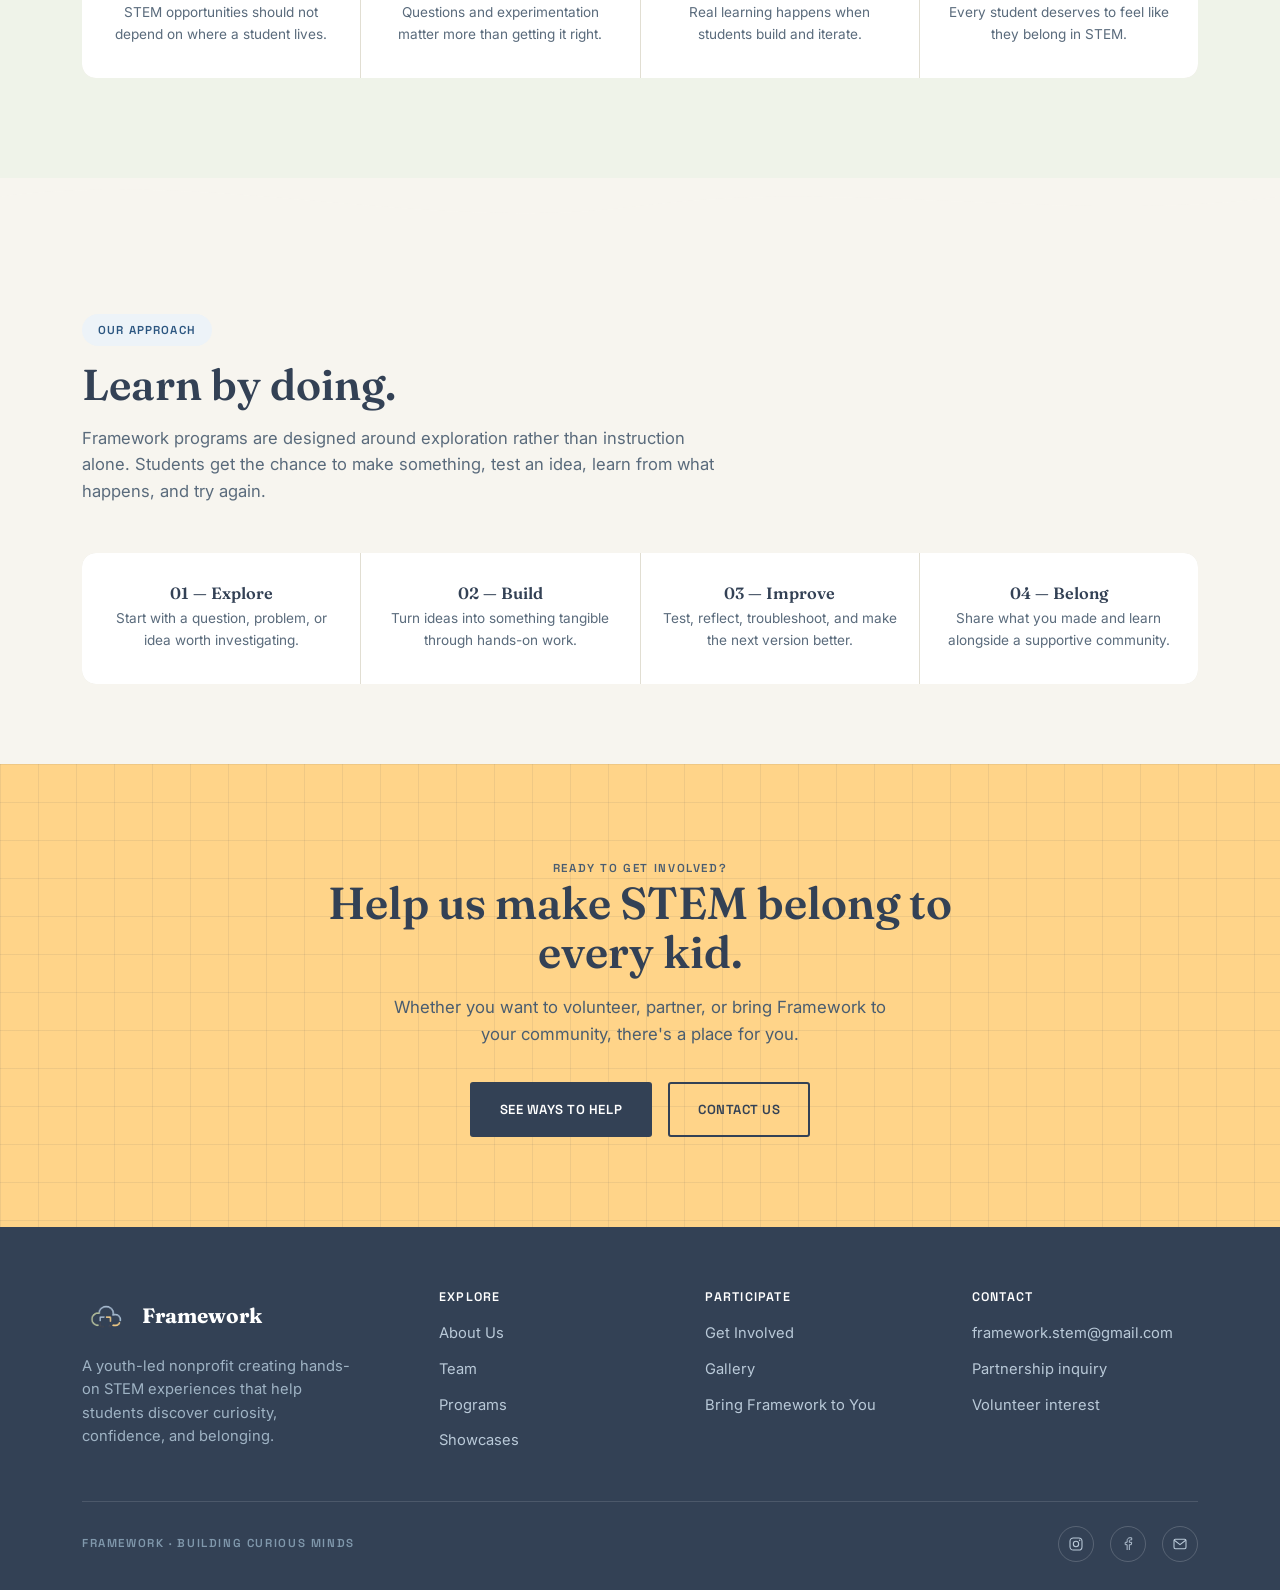
==== commit 124d216e: "update favicon" ====
--- a/about.html
+++ b/about.html
@@ -8,6 +8,8 @@
 <link rel="preconnect" href="https://fonts.gstatic.com" crossorigin>
 <link href="https://fonts.googleapis.com/css2?family=Fraunces:ital,opsz,wght@0,9..144,300;0,9..144,500;0,9..144,600;0,9..144,700;0,9..144,900;1,9..144,500;1,9..144,600&family=Space+Grotesk:wght@400;500;600;700&family=Inter:wght@400;500;600&display=swap" rel="stylesheet">
 <link rel="stylesheet" href="style.css">
+<link rel="icon" type="image/png" href="images/fav.png">
+
 </head>
 
 <body>
--- a/style.css
+++ b/style.css
@@ -263,7 +263,7 @@
   .showcase p{color:#C4D5E5;font-size:1.05rem;margin-bottom:18px;max-width:480px;}
   .showcase-quote{
     font-family:'Fraunces',serif;font-style:italic;font-weight:500;font-size:1.4rem;
-    color:var(--white);border-left:3px solid var(--sky);padding-left:20px;margin-top:28px;
+    color:#334155;border-left:3px solid var(--sky);padding-left:20px;margin-top:28px;
   }
   .showcase-grid-icons{
     display:grid;grid-template-columns:repeat(3,1fr);gap:18px;
